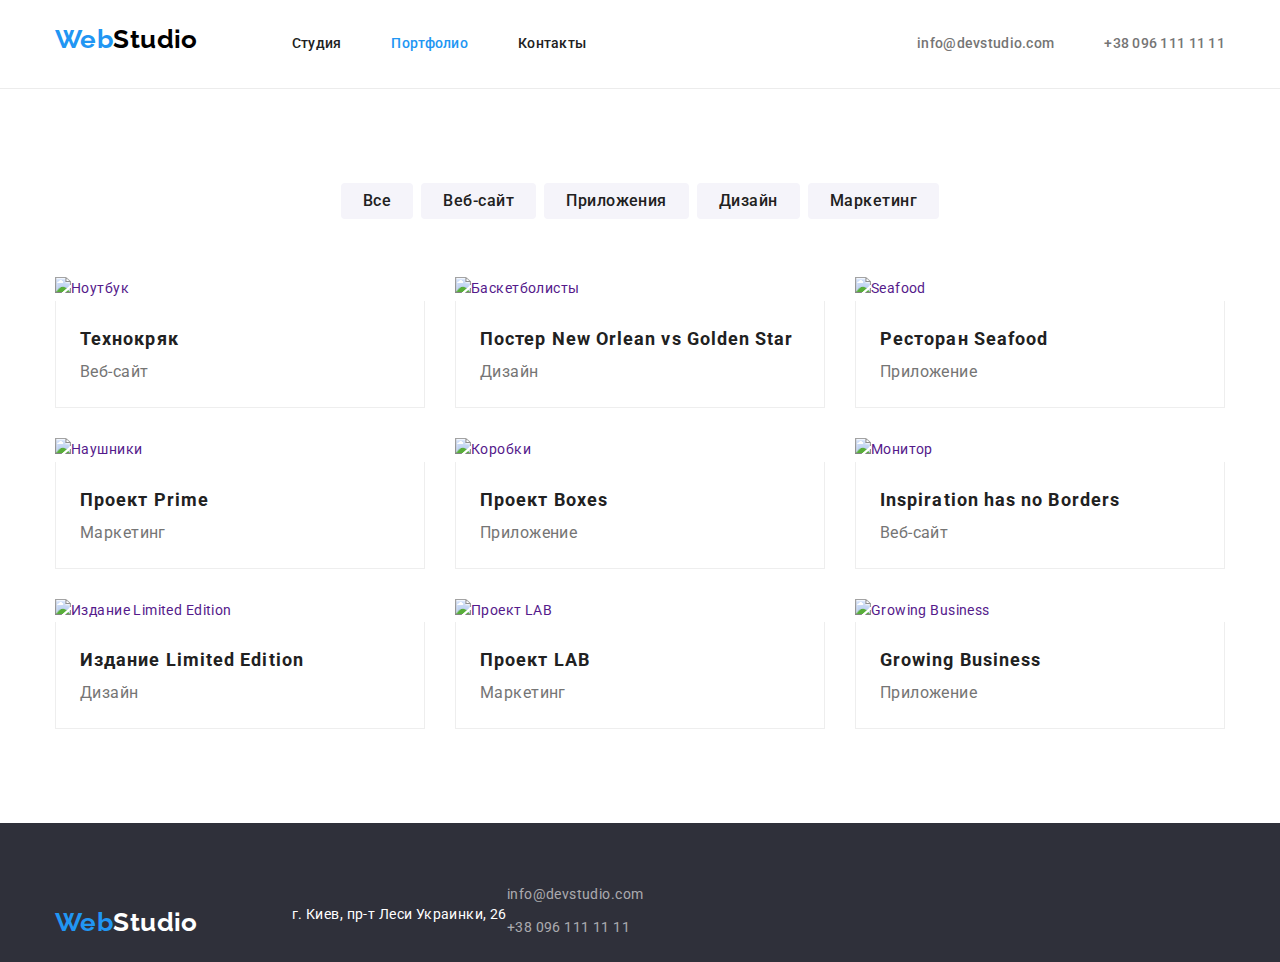
==== portfolio.html @ a1b6e326 "HW4" ====
<!DOCTYPE html>
<html lang="ru">
    <head>
        <meta charset="UTF-8">
        <meta http-equiv="X-UA-Compatible" content="IE=edge">
        <meta name="viewport" content="width=device-width, initial-scale=1.0">
        <title>Портфолио</title>
        <link rel="stylesheet" href="https://cdnjs.cloudflare.com/ajax/libs/modern-normalize/1.0.0/modern-normalize.min.css">
        <link rel="preconnect" href="https://fonts.gstatic.com">
        <link href="https://fonts.googleapis.com/css2?family=Raleway:wght@700&family=Roboto:wght@400;500;700;900&display=swap"
            rel="stylesheet">
        <link rel="stylesheet" href="./css/style.css">
    </head>

    <body>

        <!--Header-->
        <header class="line">
            <div class="container nav-conteiner">
                <nav class="navigation">
                    <a href="./index.html" class="logo">Web<span class="logotip">Studio</span></a>
                    <ul class="site-nav list">
                        <li><a href="./index.html" class="link">Студия</a></li>
                        <li><a href="./portfolio.html" class="link current">Портфолио</a></li>
                        <li><a href="#" class="link">Контакты</a></li>
                    </ul>
                </nav>
                <ul class="list contact-list">
                    <li><a href="mailto:info@devstudio.com" class="link-contact">info@devstudio.com</a></li>
                    <li><a href="tel:+380961111111" class="link-contact">+38 096 111 11 11</a></li>
                </ul>
            </div>
        </header>

        <main>
            <!-- Button -->
            <section>
                <div class="container">
                    <ul class="list list-button">
                        <li><button class="button secondary" type="button">Все</button></li>
                        <li><button class="button secondary" type="button">Веб-сайт</button></li>
                        <li><button class="button secondary" type="button">Приложения</button></li>
                        <li><button class="button secondary" type="button">Дизайн</button></li>
                        <li><button class="button secondary" type="button">Маркетинг</button></li>
                    </ul>
                </div>
            </section>

            <section>
                <!-- Gallery -->
                <div class="container">
                    <ul class="list gallery-list">
                        <li class="gallery-item">
                            <a href="" class="picture">
                                <img src="images/img1.jpg" alt="Ноутбук" width="370">
                                <div class="gallery-box">
                                    <h3 class="picture-name">Технокряк</h3>
                                    <p class="picture-text">Веб-сайт</p>    
                                </div>
                            </a>
                        </li>
                        <li class="gallery-item">
                            <a href="" class="picture">
                                <img src="images/img2.jpg" alt="Баскетболисты" width="370">
                                <div class="gallery-box">
                                    <h3 class="picture-name">Постер New Orlean vs Golden Star</h3>
                                    <p class="picture-text">Дизайн</p>  
                                </div>
                            </a>
                        </li>
                        <li class="gallery-item">
                            <a href="" class="picture">
                                <img src="images/img3.jpg" alt="Seafood" width="370">
                                <div class="gallery-box">
                                    <h3 class="picture-name">Ресторан Seafood</h3>
                                    <p class="picture-text">Приложение</p>    
                                </div>
                            </a>
                        </li>
                        <li class="gallery-item">
                            <a href="" class="picture">
                                <img src="images/img4.jpg" alt="Наушники" width="370">
                                <div class="gallery-box">
                                    <h3 class="picture-name">Проект Prime</h3>
                                    <p class="picture-text">Маркетинг</p>  
                                </div>
                            </a>
                        </li>
                        <li class="gallery-item">
                            <a href="" class="picture">
                                <img src="images/img6.jpg" alt="Коробки" width="370">
                                <div class="gallery-box">
                                    <h3 class="picture-name">Проект Boxes</h3>
                                    <p class="picture-text">Приложение</p>
                                </div>
                                
                            </a>
                        </li>
                        <li class="gallery-item">
                            <a href="" class="picture">
                                <img src="images/img7.jpg" alt="Монитор" width="370">
                                <div class="gallery-box">
                                    <h3 class="picture-name">Inspiration has no Borders</h3>
                                    <p class="picture-text">Веб-сайт</p>
                                </div>    
                            </a>
                        </li>
                        <li class="gallery-item">
                            <a href="" class="picture">
                                <img src="images/img8.jpg" alt="Издание Limited Edition" width="370">
                                <div class="gallery-box">
                                    <h3 class="picture-name">Издание Limited Edition</h3>
                                    <p class="picture-text">Дизайн</p>   
                                </div>
                            </a>
                        </li>
                        <li class="gallery-item">
                            <a href="" class="picture">
                                <img src="images/img9.jpg" alt="Проект LAB" width="370">
                                <div class="gallery-box">
                                    <h3 class="picture-name">Проект LAB</h3>
                                    <p class="picture-text">Маркетинг</p> 
                                </div>
                            </a>
                        </li>
                        <li class="gallery-item">
                            <a href="" class="picture">                                                                                           
                                <img src="images/img10.jpg" alt="Growing Business" width="370">
                                <div class="gallery-box">
                                    <h3 class="picture-name">Growing Business</h3>
                                    <p class="picture-text">Приложение</p>
                                </div> 
                            </a>
                        </li>
                    </ul>
                </div>
            </section>
        </main>

        <footer class="low">
            <div class="container low-container">
                <a href="./index.html" class="logo">Web<span class="logotips">Studio</span></a>
                <address class="addr">г. Киев, пр-т Леси Украинки, 26</address>
                <ul class="list">
                    <li class="link-mail"><a href="mailto:info@devstudio.com" class="link">info@devstudio.com</a></li>
                    <li><a href="tel:+380961111111" class="link">+38 096 111 11 11</a></li>
                </ul>
            </div>
        </footer>

    </body>

</html>
---- css/style.css ----
/*
  Цвет остовного текста #212121
  Вторичный цвет текста #757575
  Цвет акцента #2196F3
  Вторичный цвет фона #F5F4FA, темно-синий #2F303A
*/

:root {
  --primary-text-color: #757575;
  --tittle-text-color: #212121;
  --accent-color: #2196f3;
  --primary-white-color: #ffffff;
}

h1,
h2,
h3,
h4,
h5,
h6,
p {
  margin: 0px;
}

ul {
  margin: 0px;
  padding: 0px;
}

img {
  max-width: 100%;
  height: auto;
  display: block;
}

body {
  background-color: var(--primary-bg-color);
  color: var(--primary-text-color);

  font-family: roboto, sans-serif;
  font-size: 14px;
  line-height: 1.71;
  letter-spacing: 0.03em;
}


.visually-hidden {
  position: absolute !important;
  clip: rect(1px 1px 1px 1px);
  /* IE6, IE7 */
  clip: rect(1px, 1px, 1px, 1px);
  padding: 0 !important;
  border: 0 !important;
  height: 1px !important;
  width: 1px !important;
  overflow: hidden;
} 

.container {
  width: 1200px;
  padding: 0px 15px;
  margin: 0 auto; 
}

.list {
  list-style: none;
}

.section-title {
  color: var(--tittle-text-color);
  font-size: 36px;
  line-height: 1.17;
  text-align: center;
}


/* Logo */
.logo {
  color: var(--accent-color);
  font-family: Raleway, sans-serif;
  font-weight: 700;
  font-size: 26px;
  line-height: 1.19;
  text-decoration: none;

  margin-right: 94px;
  margin-top: 24px;
  margin-bottom: 24px;
}

.logotip {
  color: #000000;
}

.logotips {
  color: var(--primary-white-color);
}

/* Site-Navigation */

.nav-conteiner {
  display: flex;
}

.navigation {
  display: flex;
}

.site-nav {
  display: flex;
  margin-top: 32px;
  margin-bottom: 32px;
}

.contact-list {
  display: flex;
  margin-top: 32px;
  margin-bottom: 32px;
  margin-left: auto;
}

.contact-list li:not(:last-child) {
  margin-right: 50px;
}

.site-nav .link {
  color: var(--tittle-text-color);
  font-weight: 500;
  font-size: 14px;
  line-height: 1.14;
  letter-spacing: 0.02em;
  text-decoration: none;
}

.site-nav li:not(:last-child) {
  margin-right: 50px;
}

.site-nav .link:hover,
.site-nav .link:focus {
  color: var(--accent-color);
}

.site-nav .link.current {
  color: var(--accent-color);
}

.link-contact {
  color: var(--primary-text-color);
  font-weight: 500;
  font-size: 14px;
  line-height: 1.14;
  letter-spacing: 0.02em;
  text-decoration: none;
}

.link-contact:hover,
.link-contact:focus {
  color: var(--accent-color);
  fill: var(--accent-color);
}

.email-icon {
  width: 16px;
  height: 12px;
  margin-right: 10px;
}

.mail:hover .email-icon,
.mail:focus .email-icon {
  fill: var(--accent-color);
}

.tel-icon {
  width: 10px;
  height: 16px;
  margin-right: 10px;
}

.tel:hover .tel-icon {
  fill: var(--accent-color);
}



/* Hero */
.hero {
  background-color: #2f303a;
  background-image: linear-gradient(rgba(47, 48, 58, 0.4),
  rgba(47, 48, 58, 0.4)),
  url(/images/BG/bg.jpg);
  background-repeat: no-repeat;
  background-size: cover;
}

.hero-container {
  display: flex;
  flex-direction: column;
  justify-content: center;
  align-items: center;
}

.hero-title {
  color: var(--primary-white-color);
  font-weight: 900;
  font-size: 44px;
  line-height: 1.36;
  text-align: center;
  letter-spacing: 0.06em;
  text-transform: uppercase;

  width: 696px; 
  padding-top: 200px;
}



/* Advantages */

.title-advantages {
  color: var(--tittle-text-color);
  font-weight: bold;
  font-size: 14px;
  line-height: 1.14;
  letter-spacing: 0.03em;
  text-transform: uppercase;
  margin-bottom: 10px;
}

.advantages {
  display: flex;
  justify-content: space-between;
  padding-bottom: 94px; 
}

.advantages li {
  width: 270px;
}


.advantages-icon-list {
  display: flex;
  justify-content: space-between;
  padding-top: 94px;

 
}

.advantages-icon {
  display: block;
  padding: 25px 100px;
  background-color: #F5F4FA;
  width: 270px;
  height: 120px;
  margin-bottom: 30px;

}

.item-icon {
 
  width: 70px;
  height: 70px;

}

/* Regular Customers */

.section-customer {
  padding: 94px 0;
}

.regular-customers {
  display: flex;
  justify-content: space-between;
  margin-top: 50px;

}

.customers-icon {
  display: block;
  fill: #AFB1B8;
  padding: 22px 45px;
  width: 170px;
  height: 90px;
}

.regular-customers-item {
  border: 1px solid #AFB1B8;
  border-radius: 4px;
}

.regular-customers-icon:hover .customers-icon,
.regular-customers-icon:focus .customers-icon {
  fill: var(--accent-color);
  border: 1px solid #2196f3;
  border-radius: 4px;
}


/* What are we doing */

.work-list {
  display: flex;
  justify-content: space-between;
  margin-top: 50px;
  padding-bottom: 94px;
}


/* Employees */
.employees {
  background-color: #f5f4fa;
}

.employees-title {
  padding-top: 94px;
}

.employees-list {
  display: flex;
  justify-content: space-between;
  margin-top: 50px;
  padding-bottom: 94px;
}

.employees-list>li {
  background-color: var(--primary-white-color);
  
  box-shadow: 0px 1px 3px rgba(0, 0, 0, 0.12),
  0px 1px 1px rgba(0, 0, 0, 0.14),
  0px 2px 1px rgba(0, 0, 0, 0.2);
  border-radius: 0px 0px 4px 4px;
}

.employees-list .employees-name {
  font-weight: 500;
  font-size: 16px;
  line-height: 1.87;
}

.employees-list .employees-position {
  font-weight: 400;
  font-size: 16px;
  line-height: 1.87;
}

.employees-name {
  color: var(--tittle-text-color);
  text-align: center;
  padding-top: 30px;
  margin-bottom: 10px;
}

.employees-position {
  text-align: center;
}

.employees-box {
  padding-left: 32px;
  padding-right: 32px;
}

.social-list {
  display: flex;
  justify-content: space-between;
  margin-top: 16px;
  padding-bottom: 30px;
}

.social-list-link {
  display: flex;
  justify-content: center;
  align-items: center;
  width: 44px;
  height: 44px;
  border-radius: 50%;

}

.social-list-icon {
  fill: #AFB1B8;
  width: 20px;
  height: 20px;
} 

.social-list-link:hover .social-list-icon,
.social-list-link:hover .social-list-icon {
  fill: var(--primary-white-color);
}

.social-list-link:hover,
.social-list-link:focus {
  background-color: var(--accent-color);
}

/* Footer */

.low {
  background-color: #2f303a;
}

.low-container {
  display: flex;
}

.contact-box {
 margin-right: 70px;
}

.enjoy-title {
  font-weight: bold;
  font-size: 14px;
  line-height: 1.14;
  letter-spacing: 0.03em;
  text-transform: uppercase;
  color: #FFFFFF;
}

.enjoy {
  padding-top: 12px;
  margin-left: 70px;
}

.enjoy .social-list {
  margin: 0;
  margin-top: 20px;
}

.low-container  {
  padding-top: 60px;
}

.low .link {
  color: rgba(255, 255, 255, 0.6);
  font-weight: 400;
  font-size: 14px;
  line-height: 1.71;
  text-decoration: none;
}

.low .link:hover,
.low .link:focus {
  color: var(--accent-color);
}

.addr {
  color: var(--primary-white-color);
  font-style: normal;
  font-weight: 400;
  font-size: 14px;
  line-height: 1.7;

  margin-top: 20px;
  margin-bottom: 9px;
}

.contacts-box .list {
  display: flex;
  flex-direction: column;
  margin-bottom: 60px;
}

.link-mail {
  margin-bottom: 9px;
}

/* button */

.button {
  background-color: var(--primary-white-color);
  color: var(--tittle-text-color);
  font-family: Roboto, sans-serif;
  font-style: normal;
  font-weight: 700;
  font-size: 16px;
  line-height: 1.87;
  letter-spacing: 0.06em;
}

.button.primary {
  background-color: var(--accent-color);
  color: var(--primary-white-color);

  border: 0;
  padding: 10px 32px;
  cursor: pointer;
  margin-top: 30px;
  margin-bottom: 200px;
}

.button.primary:hover,
.button.primary:focus {
  background-color: #188CE8;
  box-shadow: 0px 4px 4px rgba(0, 0, 0, 0.15);
}

.button.secondary {
  background-color: #f5f4fa;
  color: var(--tittle-text-color);
  font-weight: 500;
  font-size: 16px;
  line-height: 1.62;
  text-align: center;
  letter-spacing: 0.03em;
  cursor: pointer;
  
  border: 0;
  border-radius: 4px;
  padding: 5px 22px;
}

.button.secondary:hover,
.button.secondary:focus {
  background-color: var(--accent-color);
  color: var(--primary-white-color);
}


/* ===========Portfolio=========== */
/* Header */

.line {
  border-bottom: 1px solid #ececec;
}

/* Button */

.list-button {
  display: flex;
  justify-content: center;
  margin-top: 94px;
  margin-bottom: 58px;
}

.list-button li:not(:last-child) {
  margin-right: 8px;
}

/* Pictures Gallery  */

.gallery-list {
  display: flex;
  flex-wrap: wrap;
  margin-left: -30px;
  margin-top: -30px;
  padding-bottom: 94px;
}

.gallery-list .gallery-item {
  width: calc(100% / 3 - 30px);
  margin-left: 30px;
  margin-top: 30px;
}

.gallery-box {
  border: solid 1px #eeeeee;
  border-top: none;
  padding: 20px 24px;
}

.picture {
  text-decoration: none;
}

.picture-name {
  color: var(--tittle-text-color);
  font-weight: 700;
  font-size: 18px;
  line-height: 2;
  letter-spacing: 0.06em;
}

.picture-text {
  color: var(--primary-text-color);
  font-weight: 400;
  font-size: 16px;
  line-height: 1.87;
}
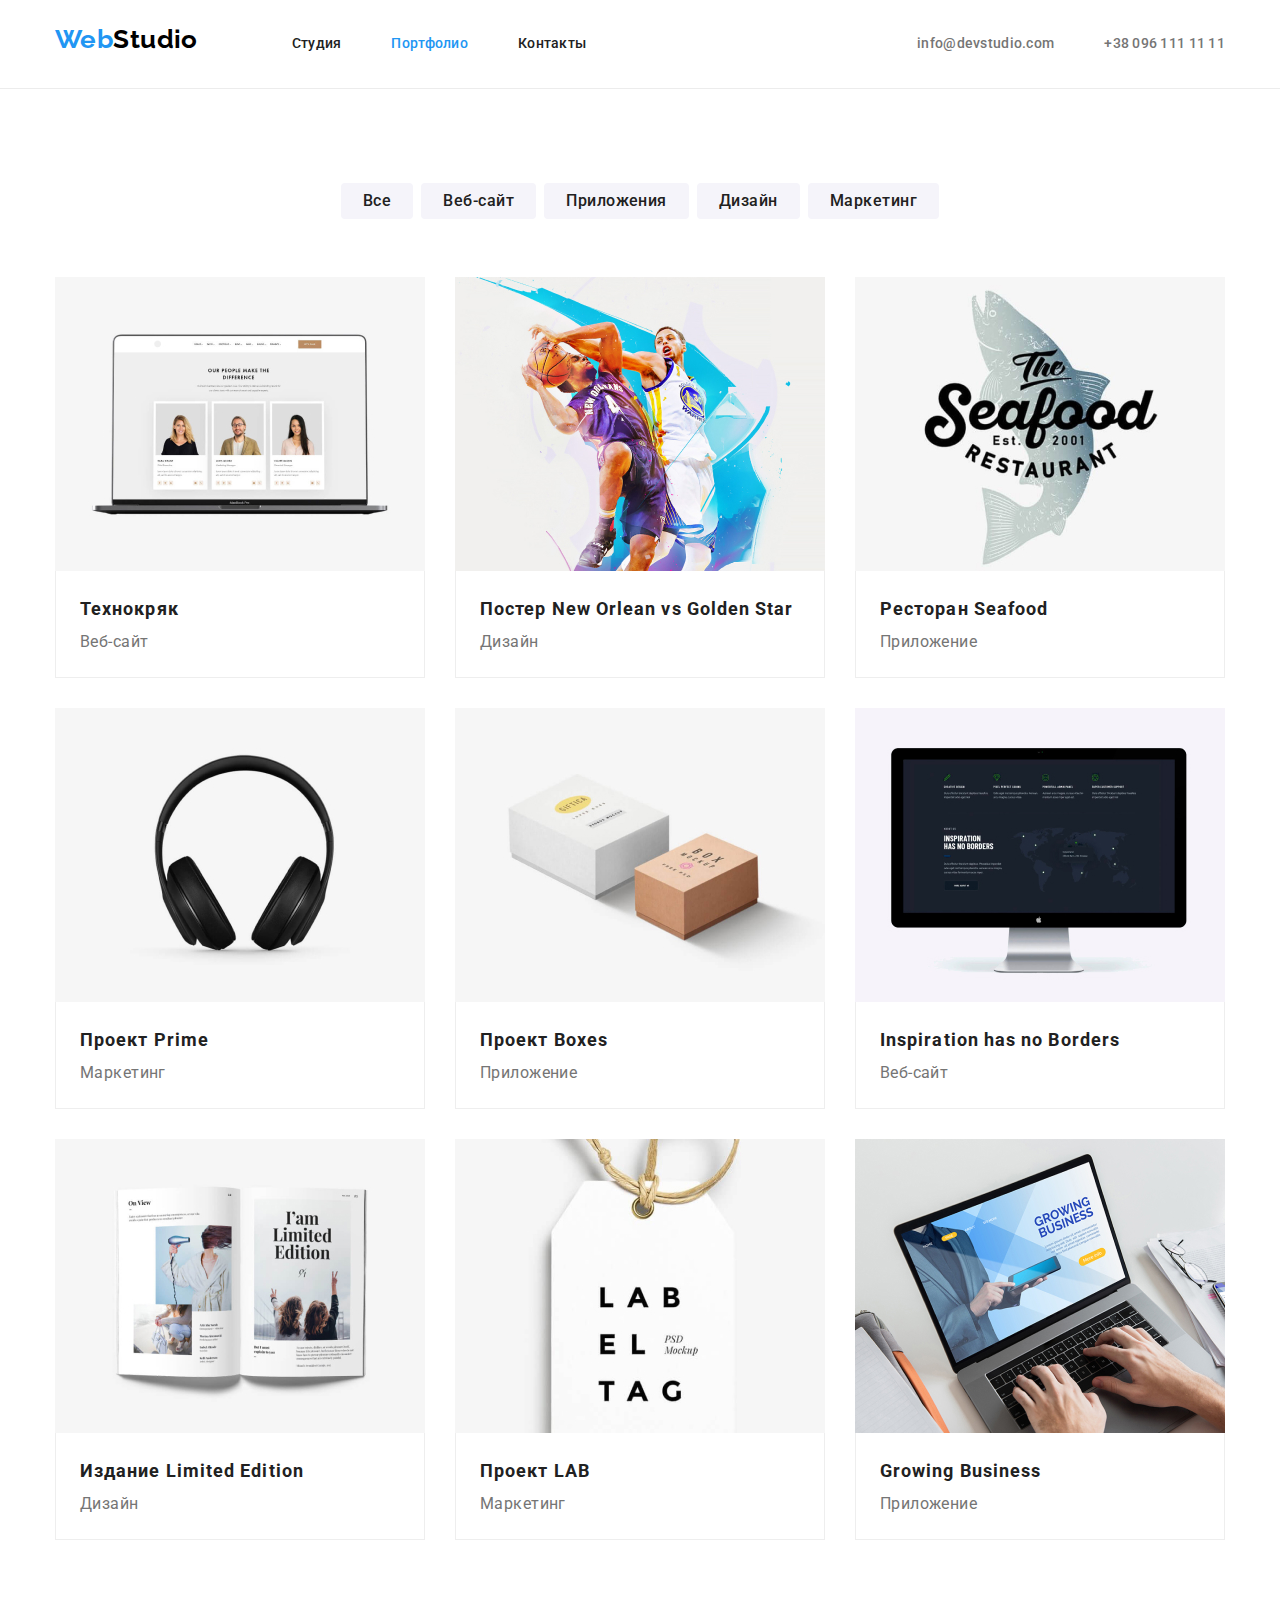
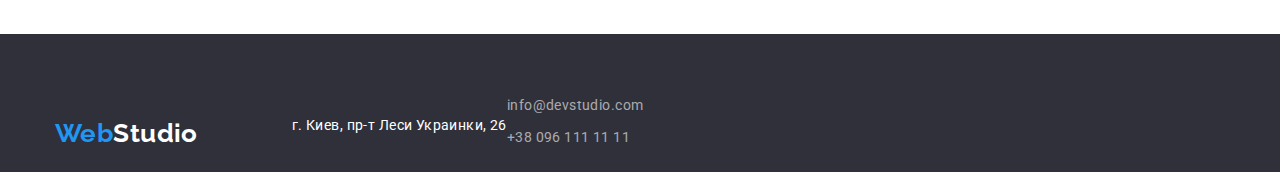
==== commit 915db441: "fix bug" ====
--- a/portfolio.html
+++ b/portfolio.html
@@ -52,7 +52,7 @@
                     <ul class="list gallery-list">
                         <li class="gallery-item">
                             <a href="" class="picture">
-                                <img src="images/img1.jpg" alt="Ноутбук" width="370">
+                                <img src="./images/Portfolio/img1.jpg" alt="Ноутбук" width="370">
                                 <div class="gallery-box">
                                     <h3 class="picture-name">Технокряк</h3>
                                     <p class="picture-text">Веб-сайт</p>    
@@ -61,7 +61,7 @@
                         </li>
                         <li class="gallery-item">
                             <a href="" class="picture">
-                                <img src="images/img2.jpg" alt="Баскетболисты" width="370">
+                                <img src="./images/Portfolio/img2.jpg" alt="Баскетболисты" width="370">
                                 <div class="gallery-box">
                                     <h3 class="picture-name">Постер New Orlean vs Golden Star</h3>
                                     <p class="picture-text">Дизайн</p>  
@@ -70,7 +70,7 @@
                         </li>
                         <li class="gallery-item">
                             <a href="" class="picture">
-                                <img src="images/img3.jpg" alt="Seafood" width="370">
+                                <img src="./images/Portfolio/img3.jpg" alt="Seafood" width="370">
                                 <div class="gallery-box">
                                     <h3 class="picture-name">Ресторан Seafood</h3>
                                     <p class="picture-text">Приложение</p>    
@@ -79,7 +79,7 @@
                         </li>
                         <li class="gallery-item">
                             <a href="" class="picture">
-                                <img src="images/img4.jpg" alt="Наушники" width="370">
+                                <img src="./images/Portfolio/img4.jpg" alt="Наушники" width="370">
                                 <div class="gallery-box">
                                     <h3 class="picture-name">Проект Prime</h3>
                                     <p class="picture-text">Маркетинг</p>  
@@ -88,7 +88,7 @@
                         </li>
                         <li class="gallery-item">
                             <a href="" class="picture">
-                                <img src="images/img6.jpg" alt="Коробки" width="370">
+                                <img src="./images/Portfolio/img6.jpg" alt="Коробки" width="370">
                                 <div class="gallery-box">
                                     <h3 class="picture-name">Проект Boxes</h3>
                                     <p class="picture-text">Приложение</p>
@@ -98,7 +98,7 @@
                         </li>
                         <li class="gallery-item">
                             <a href="" class="picture">
-                                <img src="images/img7.jpg" alt="Монитор" width="370">
+                                <img src="./images/Portfolio/img7.jpg" alt="Монитор" width="370">
                                 <div class="gallery-box">
                                     <h3 class="picture-name">Inspiration has no Borders</h3>
                                     <p class="picture-text">Веб-сайт</p>
@@ -107,7 +107,7 @@
                         </li>
                         <li class="gallery-item">
                             <a href="" class="picture">
-                                <img src="images/img8.jpg" alt="Издание Limited Edition" width="370">
+                                <img src="./images/Portfolio/img8.jpg" alt="Издание Limited Edition" width="370">
                                 <div class="gallery-box">
                                     <h3 class="picture-name">Издание Limited Edition</h3>
                                     <p class="picture-text">Дизайн</p>   
@@ -116,7 +116,7 @@
                         </li>
                         <li class="gallery-item">
                             <a href="" class="picture">
-                                <img src="images/img9.jpg" alt="Проект LAB" width="370">
+                                <img src="./images/Portfolio/img9.jpg" alt="Проект LAB" width="370">
                                 <div class="gallery-box">
                                     <h3 class="picture-name">Проект LAB</h3>
                                     <p class="picture-text">Маркетинг</p> 
@@ -125,7 +125,7 @@
                         </li>
                         <li class="gallery-item">
                             <a href="" class="picture">                                                                                           
-                                <img src="images/img10.jpg" alt="Growing Business" width="370">
+                                <img src="./images/Portfolio/img10.jpg" alt="Growing Business" width="370">
                                 <div class="gallery-box">
                                     <h3 class="picture-name">Growing Business</h3>
                                     <p class="picture-text">Приложение</p>
--- a/css/style.css
+++ b/css/style.css
@@ -188,7 +188,7 @@
   background-color: #2f303a;
   background-image: linear-gradient(rgba(47, 48, 58, 0.4),
   rgba(47, 48, 58, 0.4)),
-  url(/images/BG/bg.jpg);
+  url(../images/Background/bg.jpg);
   background-repeat: no-repeat;
   background-size: cover;
 }
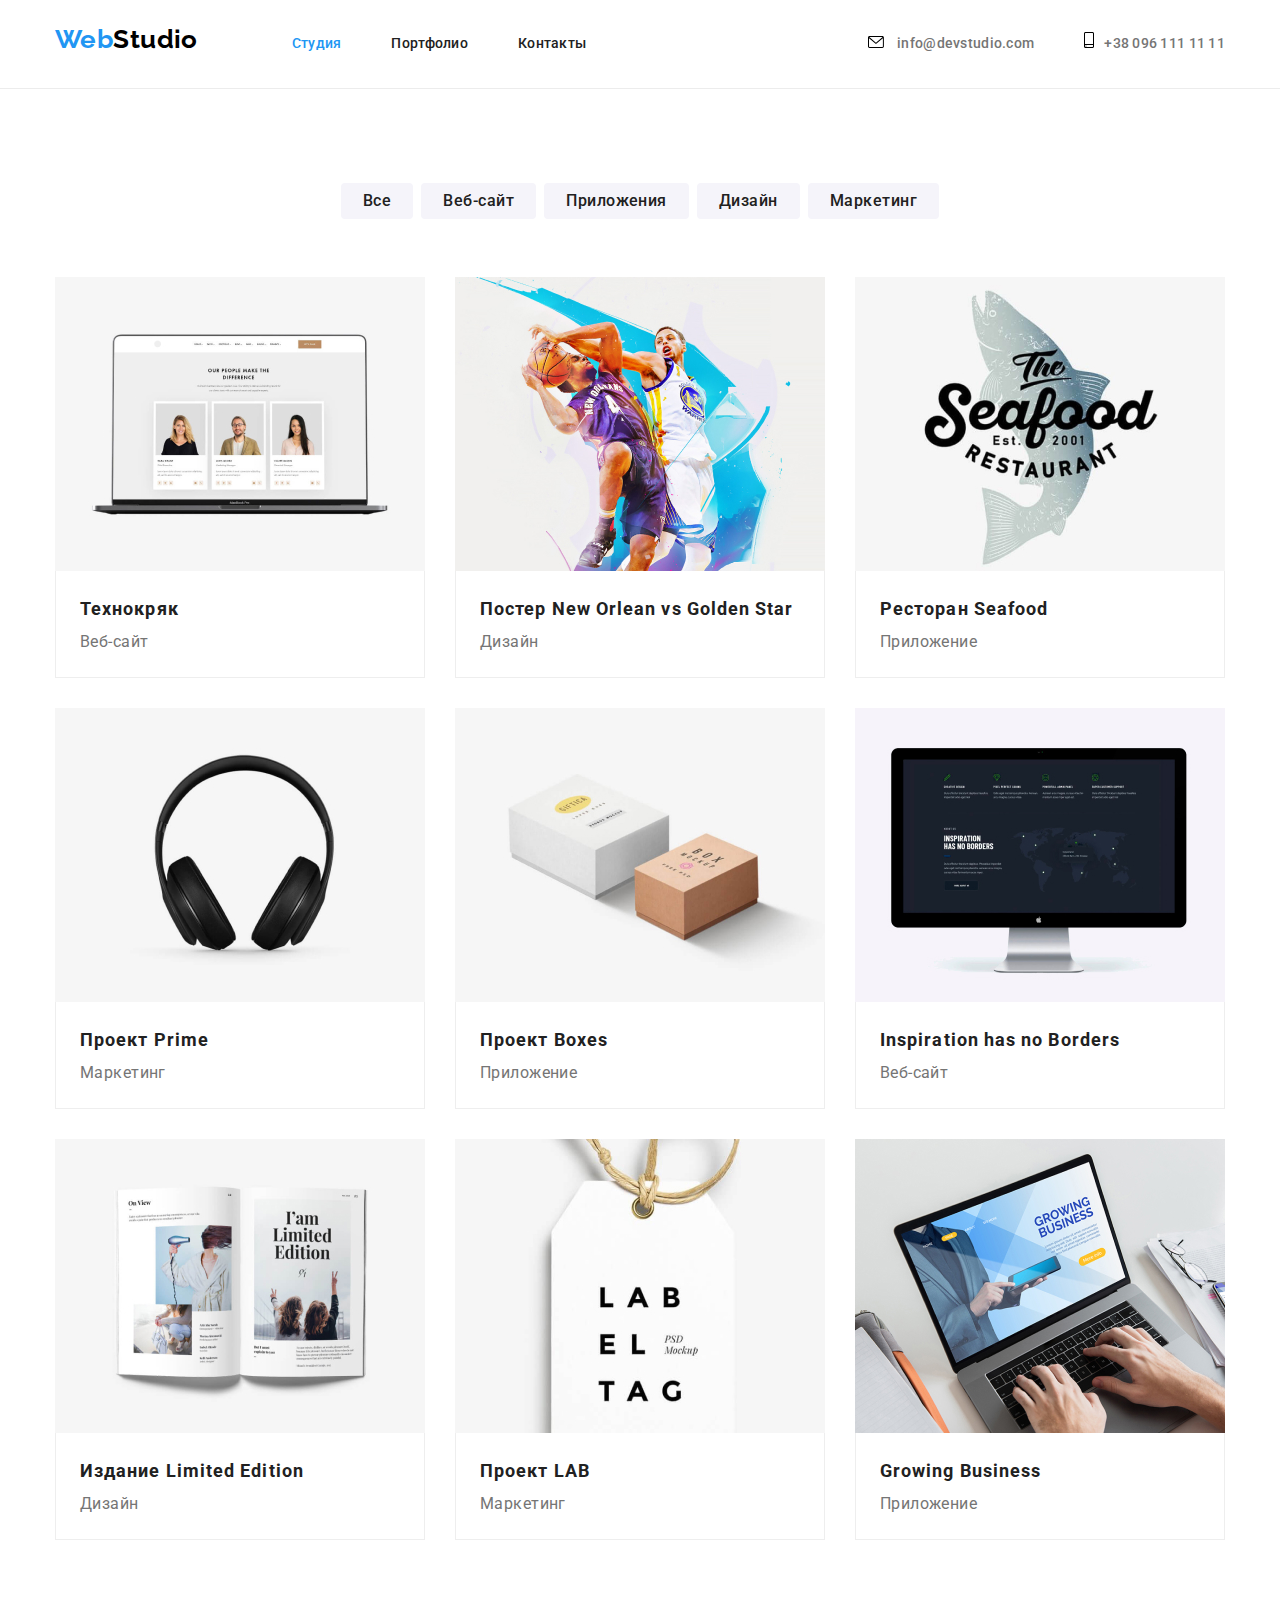
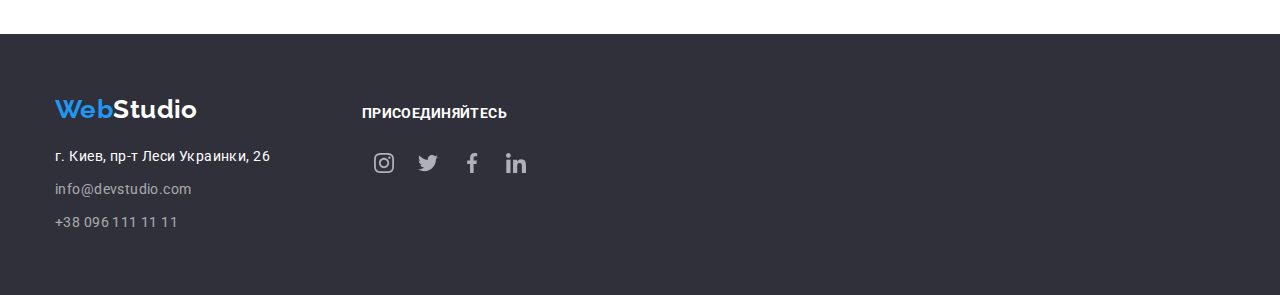
==== commit 5b1a862d: "Update portfolio.html" ====
--- a/portfolio.html
+++ b/portfolio.html
@@ -20,14 +20,23 @@
                 <nav class="navigation">
                     <a href="./index.html" class="logo">Web<span class="logotip">Studio</span></a>
                     <ul class="site-nav list">
-                        <li><a href="./index.html" class="link">Студия</a></li>
-                        <li><a href="./portfolio.html" class="link current">Портфолио</a></li>
+                        <li><a href="./index.html" class="link current">Студия</a></li>
+                        <li><a href="./portfolio.html" class="link">Портфолио</a></li>
                         <li><a href="#" class="link">Контакты</a></li>
                     </ul>
                 </nav>
                 <ul class="list contact-list">
-                    <li><a href="mailto:info@devstudio.com" class="link-contact">info@devstudio.com</a></li>
-                    <li><a href="tel:+380961111111" class="link-contact">+38 096 111 11 11</a></li>
+                    <li><a href="mailto:info@devstudio.com" class="link-contact mail">
+                                <svg class="email-icon">
+                                    <use href="./images/sprite.svg#icon-email"></use>
+                                </svg>
+                                info@devstudio.com
+                        </a>
+                    </li>
+                    <li><a href="tel:+380961111111" class="link-contact tel">
+                        <svg class="tel-icon">
+                            <use href="./images/sprite.svg#icon-smartphone"></use>
+                        </svg>+38 096 111 11 11</a></li>
                 </ul>
             </div>
         </header>
@@ -139,12 +148,47 @@
 
         <footer class="low">
             <div class="container low-container">
-                <a href="./index.html" class="logo">Web<span class="logotips">Studio</span></a>
-                <address class="addr">г. Киев, пр-т Леси Украинки, 26</address>
-                <ul class="list">
-                    <li class="link-mail"><a href="mailto:info@devstudio.com" class="link">info@devstudio.com</a></li>
-                    <li><a href="tel:+380961111111" class="link">+38 096 111 11 11</a></li>
-                </ul>
+                <div class="contacts-box">
+                    <a href="./index.html" class="logo">Web<span class="logotips">Studio</span></a>
+                    <address class="addr">г. Киев, пр-т Леси Украинки, 26</address>
+                    <ul class="list">
+                        <li class="link-mail"><a href="mailto:info@devstudio.com" class="link">info@devstudio.com</a></li>
+                        <li><a href="tel:+380961111111" class="link">+38 096 111 11 11</a></li>
+                    </ul>
+                </div>
+                <div class="enjoy">
+                    <h3 class="enjoy-title">ПРИСОЕДИНЯЙТЕСЬ</h3>
+                    <ul class="social-list list">
+                        <li class="social-list-item">
+                            <a href="" class="social-list-link">
+                                <svg class="social-list-icon">
+                                    <use href="./images/sprite.svg#icon-instagram"></use>
+                                </svg>
+                            </a>
+                        </li>
+                        <li class="social-list-item">
+                            <a href="" class="social-list-link">
+                                <svg class="social-list-icon">
+                                    <use href="./images/sprite.svg#icon-twitter"></use>
+                                </svg>
+                            </a>
+                        </li>
+                        <li class="social-list-item">
+                            <a href="" class="social-list-link">
+                                <svg class="social-list-icon">
+                                    <use href="./images/sprite.svg#icon-facebook"></use>
+                                </svg>
+                            </a>
+                        </li>
+                        <li class="social-list-item">
+                            <a href="" class="social-list-link">
+                                <svg class="social-list-icon">
+                                    <use href="./images/sprite.svg#icon-linkedin"></use>
+                                </svg>
+                            </a>
+                        </li>
+                    </ul>
+                </div>
             </div>
         </footer>
 
